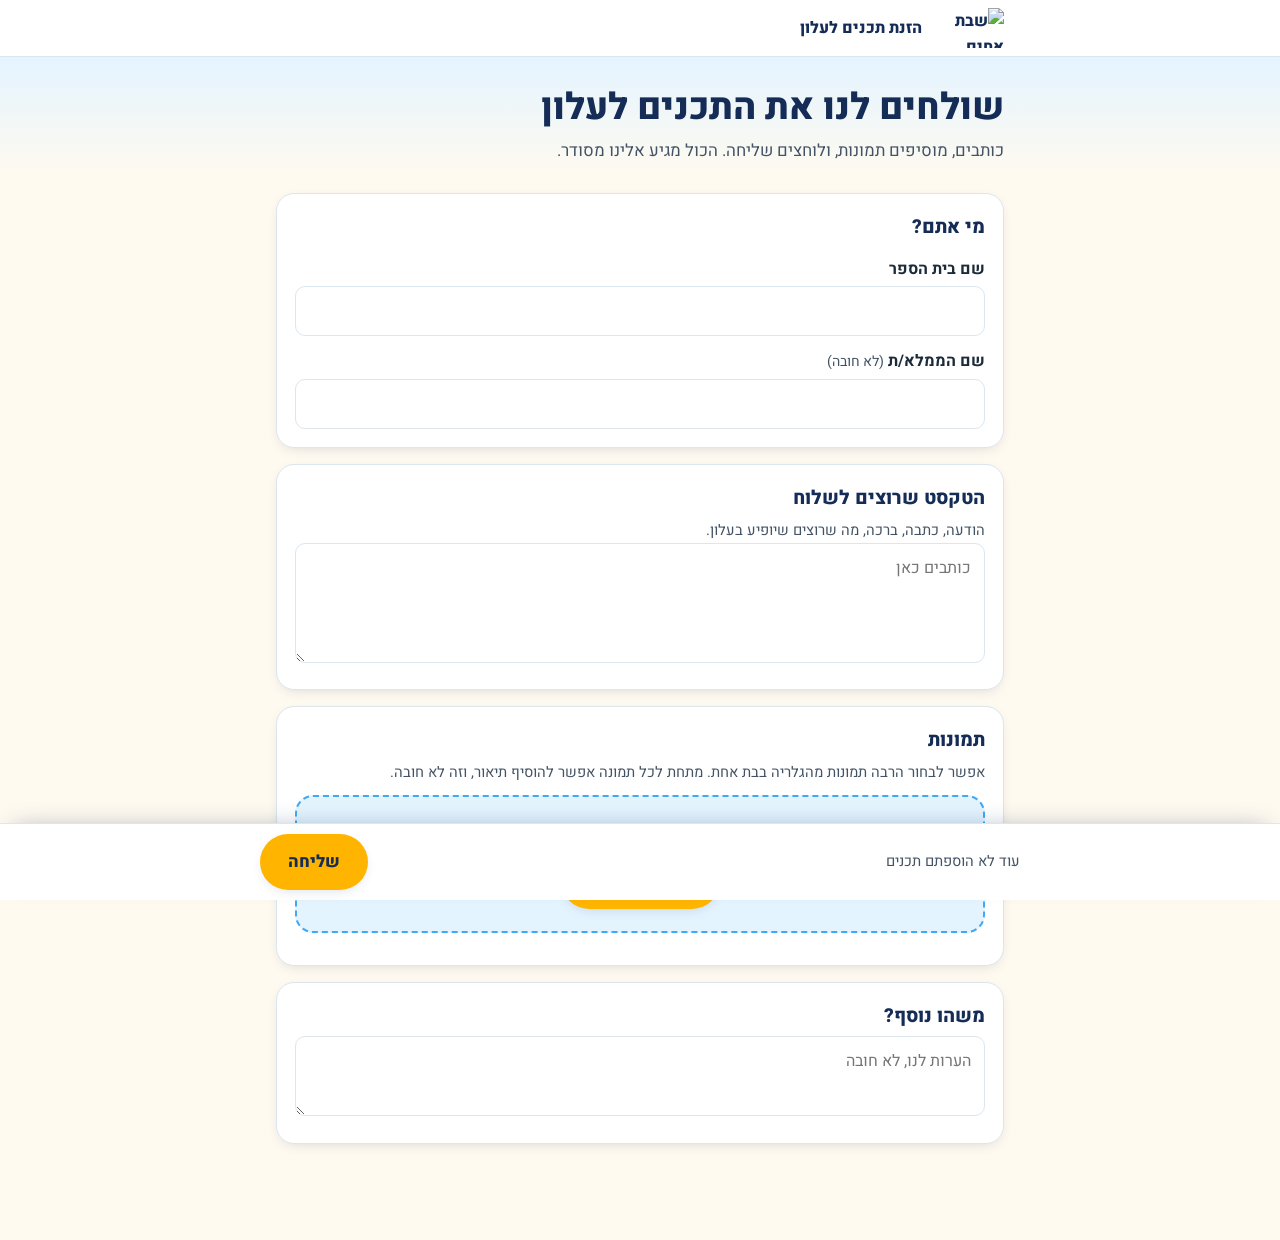
==== content/index.html @ 42fad135 "Add content-entry app for schools under /content/" ====
<!doctype html>
<html lang="he" dir="rtl">
<head>
<meta charset="UTF-8">
<meta name="viewport" content="width=device-width, initial-scale=1, viewport-fit=cover">
<title>הזנת תכנים לעלון - שבת אחים</title>
<meta name="description" content="שולחים לנו בקלות את התכנים של בית הספר לעלון: טקסט, תמונות ותיאורים.">
<meta name="theme-color" content="#142c56">
<link rel="manifest" href="manifest.webmanifest">
<link rel="icon" href="https://abrahamgersten.github.io/shabat-achim-sections/icons/favicon-32.png" sizes="32x32" type="image/png">
<link rel="apple-touch-icon" href="https://abrahamgersten.github.io/shabat-achim-sections/apple-touch-icon.png">
<meta name="apple-mobile-web-app-capable" content="yes">
<link rel="preconnect" href="https://fonts.googleapis.com">
<link rel="preconnect" href="https://fonts.gstatic.com" crossorigin>
<link href="https://fonts.googleapis.com/css2?family=Heebo:wght@400;500;700;800&display=swap" rel="stylesheet">
<link rel="stylesheet" href="css/style.css?v=1">
</head>
<body>
<a class="skip-link" href="#main">דלגו לתוכן הראשי</a>
<header class="site-header"><div class="wrap header-row">
  <a href="./" class="brand"><img src="https://abrahamgersten.github.io/shabat-achim-sections/assets/img/logo.webp" alt="שבת אחים" width="72" height="40"><span>הזנת תכנים לעלון</span></a>
</div></header>

<main id="main">
<form id="form" novalidate>
  <section class="hero"><div class="wrap">
    <h1>שולחים לנו את התכנים לעלון</h1>
    <p class="lede">כותבים, מוסיפים תמונות, ולוחצים שליחה. הכול מגיע אלינו מסודר.</p>
  </div></section>

  <div class="wrap">
    <section class="card" aria-labelledby="t1">
      <h2 id="t1">מי אתם?</h2>
      <label for="school">שם בית הספר</label>
      <input type="text" id="school" autocomplete="organization" required>
      <label for="who">שם הממלא/ת <span class="opt">(לא חובה)</span></label>
      <input type="text" id="who" autocomplete="name">
    </section>

    <section class="card" aria-labelledby="t2">
      <h2 id="t2">הטקסט שרוצים לשלוח</h2>
      <p class="hint">הודעה, כתבה, ברכה, מה שרוצים שיופיע בעלון.</p>
      <label for="text" class="sr">הטקסט</label>
      <textarea id="text" placeholder="כותבים כאן"></textarea>
    </section>

    <section class="card" aria-labelledby="t3">
      <h2 id="t3">תמונות</h2>
      <p class="hint">אפשר לבחור הרבה תמונות מהגלריה בבת אחת. מתחת לכל תמונה אפשר להוסיף תיאור, וזה לא חובה.</p>
      <div class="drop">
        <strong>בוחרים תמונות מהגלריה</strong>
        <button type="button" class="btn btn-primary btn-lg" id="pick">הוספת תמונות</button>
        <input type="file" id="file" accept="image/*" multiple hidden>
      </div>
      <ul class="photos" id="photos" style="list-style:none;padding:0"></ul>
      <div class="btn-row" id="moreRow" hidden><button type="button" class="btn btn-ghost" id="more">הוספת עוד תמונות</button></div>
    </section>

    <section class="card" aria-labelledby="t4">
      <h2 id="t4">משהו נוסף?</h2>
      <label for="notes" class="sr">הערות</label>
      <textarea id="notes" style="min-height:80px" placeholder="הערות לנו, לא חובה"></textarea>
    </section>

    <div id="msg" role="status" aria-live="polite"></div>
  </div>
</form>

<section class="wrap" id="done" hidden>
  <div class="card done">
    <div class="tick" aria-hidden="true">✓</div>
    <h2>התכנים נשלחו, תודה!</h2>
    <p class="hint" id="doneTxt"></p>
    <div class="btn-row" style="justify-content:center"><button class="btn btn-ghost" id="again" type="button">שליחה נוספת</button></div>
  </div>
</section>
</main>

<div class="bar" id="bar"><div class="bar-in">
  <span class="bar-sum" id="sum">עוד לא הוספתם תכנים</span>
  <button type="submit" form="form" class="btn btn-primary btn-lg" id="send">שליחה</button>
</div><div class="wrap"><div class="progress" id="prog" hidden><i></i></div></div></div>

<style>.sr{position:absolute;width:1px;height:1px;overflow:hidden;clip:rect(0 0 0 0)}</style>
<script src="js/config.js"></script>
<script src="js/app.js?v=1"></script>
</body>
</html>
---- content/css/style.css ----
/* הזנת תכנים לעלון - שבת אחים. אחות של "בחירת מדורים": אותם צבעים, Heebo, כרטיסים 18px, כפתורי גלולה. */
*,*::before,*::after{box-sizing:border-box}
html{scroll-behavior:smooth;-webkit-text-size-adjust:100%}
body{margin:0}img{max-width:100%;display:block}
h1,h2,h3,p,ul{margin:0}button,input,textarea{font:inherit;color:inherit}[hidden]{display:none!important}
:root{--navy:#142c56;--navy-2:#1f4d8c;--sky:#3fa9f5;--sky-light:#e4f4ff;--sky-mid:#cdeaff;--yellow:#ffb400;--yellow-dark:#e08e00;--coral:#ff6f59;--leaf:#18724e;--leaf-light:#e3f6ec;--cream:#fffaf0;--surface:#fff;--ink:#1c2b3a;--ink-soft:#435365;--border:#dbe6ef;--danger:#b3261e;--radius:18px;--radius-sm:10px;--shadow:0 12px 30px -14px rgba(20,44,86,.35);--shadow-sm:0 4px 14px -6px rgba(20,44,86,.22);--font:'Heebo','Segoe UI',Tahoma,Arial,sans-serif;--ease:cubic-bezier(.23,1,.32,1)}
body{font-family:var(--font);background:var(--cream);color:var(--ink);line-height:1.65;-webkit-font-smoothing:antialiased;overflow-x:hidden;padding-bottom:96px}
.wrap{max-width:760px;margin-inline:auto;padding-inline:16px}
.skip-link{position:absolute;inset-inline-start:8px;top:-60px;background:var(--navy);color:#fff;padding:8px 14px;border-radius:99px;z-index:50}.skip-link:focus{top:8px}
:focus-visible{outline:3px solid var(--yellow);outline-offset:2px}
.site-header{background:var(--surface);border-bottom:1px solid var(--border);position:sticky;top:0;z-index:20}
.header-row{display:flex;align-items:center;gap:12px;padding-block:8px}
.brand{display:flex;align-items:center;gap:10px;text-decoration:none;color:var(--navy);font-weight:800}
.brand img{height:40px;width:auto}
.hero{background:linear-gradient(180deg,var(--sky-light),var(--cream));padding:28px 0 12px}
h1{color:var(--navy);font-size:clamp(1.6rem,6vw,2.3rem);line-height:1.2;font-weight:800}
.lede{color:var(--ink-soft);margin-top:8px;font-size:1.05rem}
.card{background:var(--surface);border:1px solid var(--border);border-radius:var(--radius);box-shadow:var(--shadow-sm);padding:18px;margin-top:16px}
.card h2{color:var(--navy);font-size:1.2rem;font-weight:800;margin-bottom:4px}
.hint{color:var(--ink-soft);font-size:.92rem}
label{display:block;font-weight:700;margin-top:12px;margin-bottom:4px}
.opt{font-weight:400;color:var(--ink-soft);font-size:.88rem}
input[type=text],textarea{width:100%;border:1.5px solid var(--border);border-radius:var(--radius-sm);padding:11px 13px;background:var(--surface);min-height:46px}
textarea{resize:vertical;min-height:120px}
input:focus,textarea:focus{border-color:var(--sky);outline:none;box-shadow:0 0 0 3px var(--sky-mid)}
.btn{display:inline-flex;align-items:center;justify-content:center;gap:8px;border:0;border-radius:99px;padding:12px 22px;min-height:48px;font-weight:800;cursor:pointer;text-decoration:none;transition:transform .15s var(--ease),box-shadow .15s var(--ease)}
.btn:active{transform:scale(.97)}
.btn-primary{background:var(--yellow);color:var(--navy);box-shadow:var(--shadow-sm)}.btn-primary:hover{background:var(--yellow-dark)}
.btn-ghost{background:var(--sky-light);color:var(--navy-2)}.btn-ghost:hover{background:var(--sky-mid)}
.btn-lg{padding:14px 28px;font-size:1.05rem}
.btn[disabled]{opacity:.55;cursor:not-allowed}
.btn-row{display:flex;flex-wrap:wrap;gap:10px;margin-top:14px}
.drop{border:2px dashed var(--sky);border-radius:var(--radius);background:var(--sky-light);padding:22px 14px;text-align:center;margin-top:10px}
.drop strong{display:block;color:var(--navy);font-size:1.05rem;margin-bottom:6px}
.photos{display:grid;gap:14px;margin-top:14px;grid-template-columns:1fr}
@media(min-width:560px){.photos{grid-template-columns:1fr 1fr}}
.photo{border:1px solid var(--border);border-radius:var(--radius);overflow:hidden;background:var(--surface);box-shadow:var(--shadow-sm);animation:pop .25s var(--ease)}
@keyframes pop{from{opacity:0;transform:scale(.96)}to{opacity:1;transform:none}}
.photo .pic{position:relative;background:var(--sky-light);aspect-ratio:4/3}
.photo img{width:100%;height:100%;object-fit:contain}
.photo .num{position:absolute;inset-block-start:8px;inset-inline-start:8px;background:var(--navy);color:#fff;border-radius:99px;min-width:28px;height:28px;display:grid;place-items:center;font-weight:800;font-size:.85rem;padding-inline:8px}
.photo .del{position:absolute;inset-block-start:8px;inset-inline-end:8px;border:0;background:rgba(255,255,255,.95);color:var(--danger);border-radius:99px;min-height:36px;padding:0 14px;font-weight:700;cursor:pointer;box-shadow:var(--shadow-sm)}
.photo .cap{padding:10px}
.photo .cap label{margin:0 0 4px;font-size:.88rem}
.photo textarea{min-height:64px;font-size:.95rem}
.alert{border-radius:var(--radius-sm);padding:12px 14px;margin-top:12px;font-weight:700}
.alert.err{background:#fde8e6;color:var(--danger)}
.alert.ok{background:var(--leaf-light);color:var(--leaf)}
.bar{position:fixed;inset-inline:0;bottom:0;background:var(--surface);border-top:1px solid var(--border);padding:10px 16px calc(10px + env(safe-area-inset-bottom));z-index:30;box-shadow:0 -8px 24px -14px rgba(20,44,86,.4)}
.bar-in{max-width:760px;margin:auto;display:flex;align-items:center;justify-content:space-between;gap:12px}
.bar-sum{font-size:.92rem;color:var(--ink-soft)}
.done{text-align:center;padding:34px 16px}
.done .tick{width:72px;height:72px;border-radius:50%;background:var(--leaf-light);color:var(--leaf);display:grid;place-items:center;font-size:2.2rem;margin:0 auto 12px}
.progress{height:8px;background:var(--sky-mid);border-radius:99px;overflow:hidden;margin-top:12px}
.progress i{display:block;height:100%;width:0;background:var(--leaf);transition:width .2s}
@media(prefers-reduced-motion:reduce){*{animation:none!important;transition:none!important}}
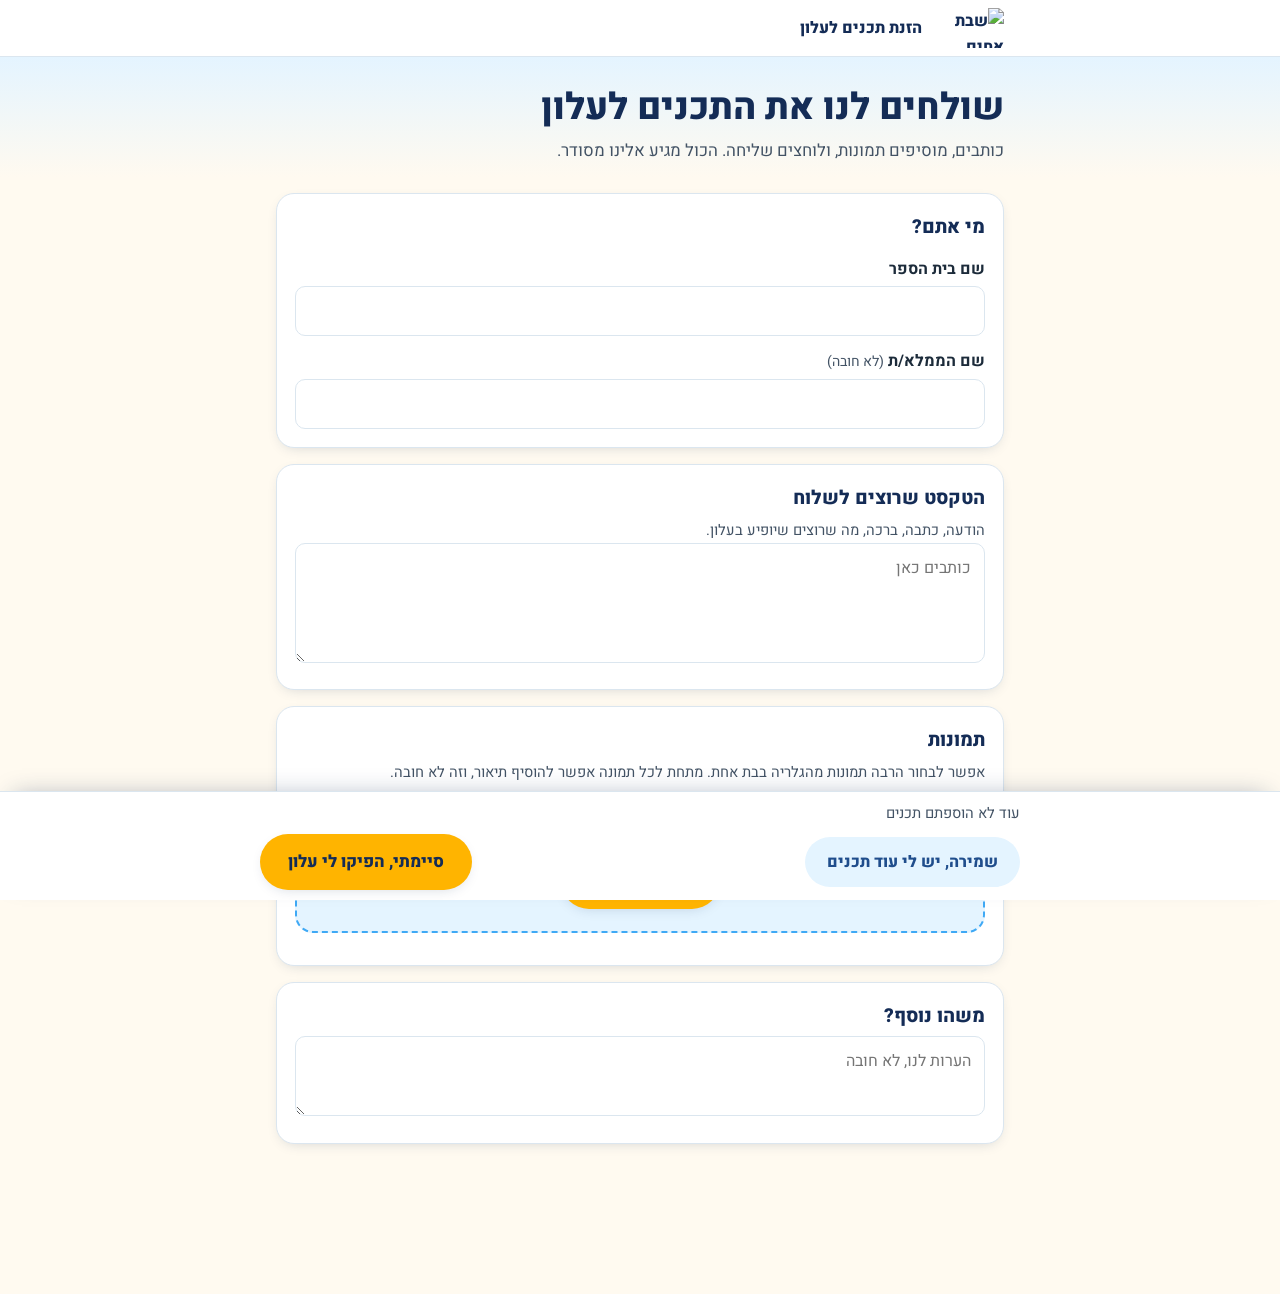
==== commit 028b09f7: "Content app: save-and-continue plus finish button (batch)" ====
--- a/content/index.html
+++ b/content/index.html
@@ -62,6 +62,7 @@
       <textarea id="notes" style="min-height:80px" placeholder="הערות לנו, לא חובה"></textarea>
     </section>
 
+    <p class="hint" id="saved" hidden></p>
     <div id="msg" role="status" aria-live="polite"></div>
   </div>
 </form>
@@ -69,7 +70,7 @@
 <section class="wrap" id="done" hidden>
   <div class="card done">
     <div class="tick" aria-hidden="true">✓</div>
-    <h2>התכנים נשלחו, תודה!</h2>
+    <h2 id="doneH">התכנים נשלחו, תודה!</h2>
     <p class="hint" id="doneTxt"></p>
     <div class="btn-row" style="justify-content:center"><button class="btn btn-ghost" id="again" type="button">שליחה נוספת</button></div>
   </div>
@@ -77,12 +78,15 @@
 </main>
 
 <div class="bar" id="bar"><div class="bar-in">
-  <span class="bar-sum" id="sum">עוד לא הוספתם תכנים</span>
-  <button type="submit" form="form" class="btn btn-primary btn-lg" id="send">שליחה</button>
+  <span class="bar-sum" id="sum"></span>
+</div>
+<div class="bar-in" style="margin-top:8px;flex-wrap:wrap">
+  <button type="button" class="btn btn-ghost" id="saveMore">שמירה, יש לי עוד תכנים</button>
+  <button type="button" class="btn btn-primary btn-lg" id="send">סיימתי, הפיקו לי עלון</button>
 </div><div class="wrap"><div class="progress" id="prog" hidden><i></i></div></div></div>
 
 <style>.sr{position:absolute;width:1px;height:1px;overflow:hidden;clip:rect(0 0 0 0)}</style>
 <script src="js/config.js"></script>
-<script src="js/app.js?v=1"></script>
+<script src="js/app.js?v=3"></script>
 </body>
 </html>
--- a/content/css/style.css
+++ b/content/css/style.css
@@ -4,7 +4,7 @@
 body{margin:0}img{max-width:100%;display:block}
 h1,h2,h3,p,ul{margin:0}button,input,textarea{font:inherit;color:inherit}[hidden]{display:none!important}
 :root{--navy:#142c56;--navy-2:#1f4d8c;--sky:#3fa9f5;--sky-light:#e4f4ff;--sky-mid:#cdeaff;--yellow:#ffb400;--yellow-dark:#e08e00;--coral:#ff6f59;--leaf:#18724e;--leaf-light:#e3f6ec;--cream:#fffaf0;--surface:#fff;--ink:#1c2b3a;--ink-soft:#435365;--border:#dbe6ef;--danger:#b3261e;--radius:18px;--radius-sm:10px;--shadow:0 12px 30px -14px rgba(20,44,86,.35);--shadow-sm:0 4px 14px -6px rgba(20,44,86,.22);--font:'Heebo','Segoe UI',Tahoma,Arial,sans-serif;--ease:cubic-bezier(.23,1,.32,1)}
-body{font-family:var(--font);background:var(--cream);color:var(--ink);line-height:1.65;-webkit-font-smoothing:antialiased;overflow-x:hidden;padding-bottom:96px}
+body{font-family:var(--font);background:var(--cream);color:var(--ink);line-height:1.65;-webkit-font-smoothing:antialiased;overflow-x:hidden;padding-bottom:150px}
 .wrap{max-width:760px;margin-inline:auto;padding-inline:16px}
 .skip-link{position:absolute;inset-inline-start:8px;top:-60px;background:var(--navy);color:#fff;padding:8px 14px;border-radius:99px;z-index:50}.skip-link:focus{top:8px}
 :focus-visible{outline:3px solid var(--yellow);outline-offset:2px}
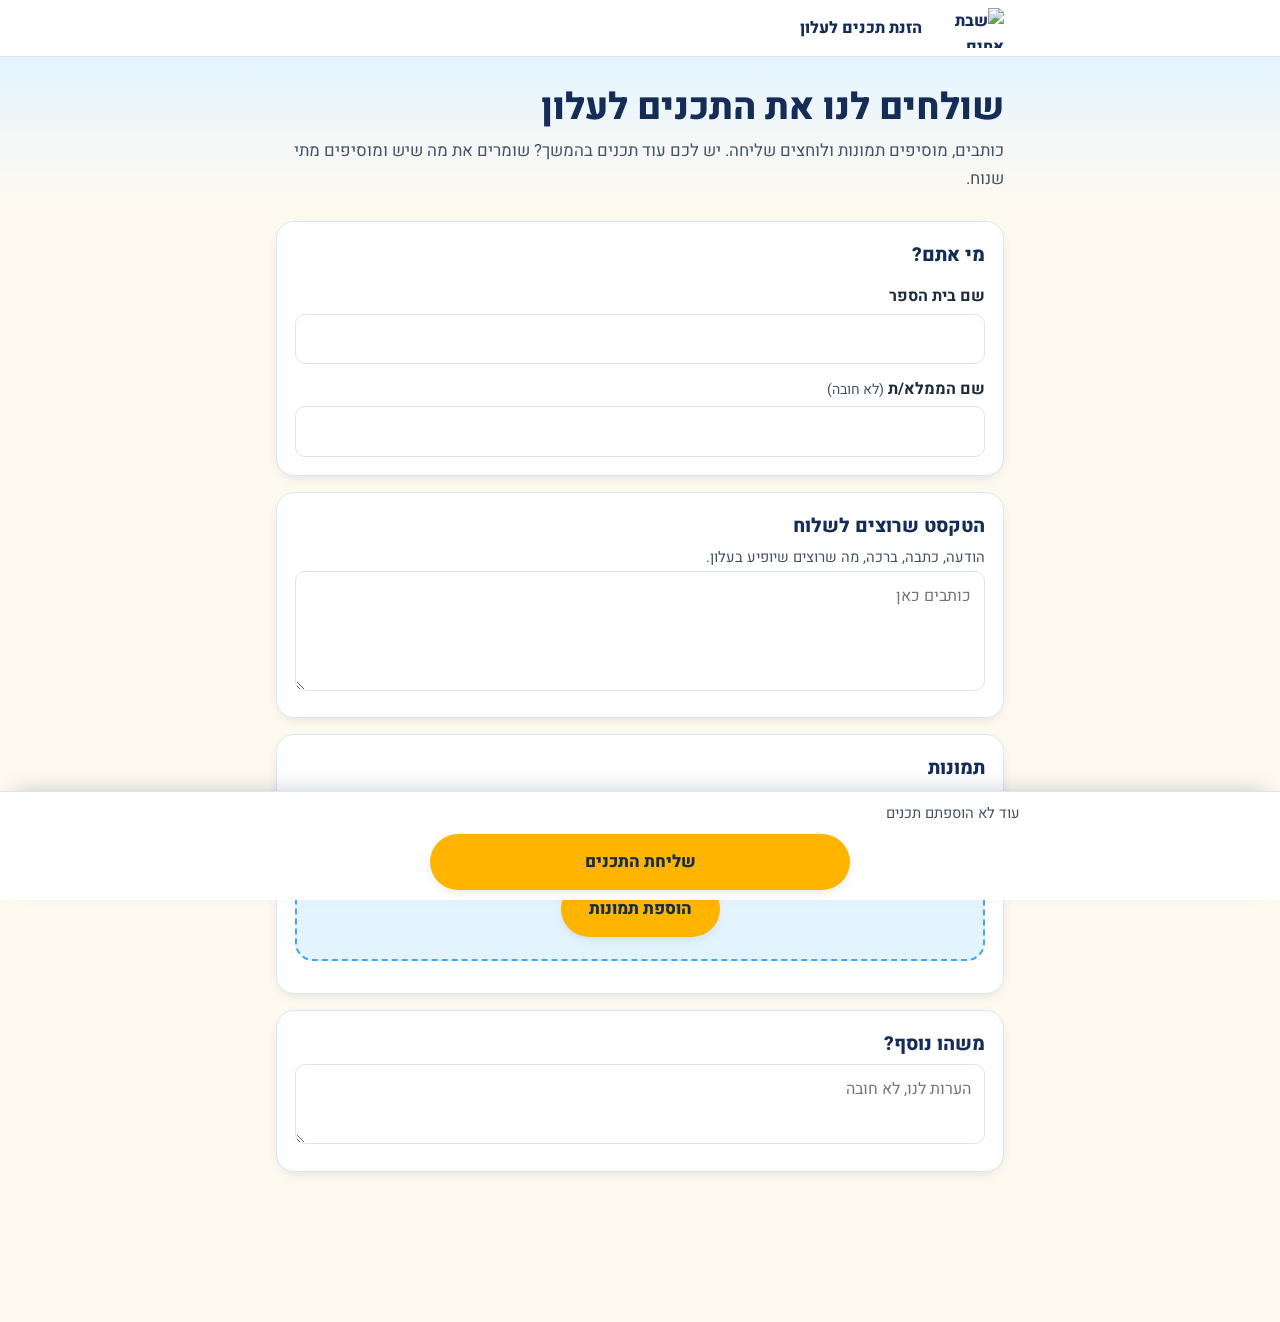
==== commit 2b27fe82: "Content app: ask 'finished or more?' before sending, saved box with finish button, auto-split large " ====
--- a/content/index.html
+++ b/content/index.html
@@ -13,7 +13,7 @@
 <link rel="preconnect" href="https://fonts.googleapis.com">
 <link rel="preconnect" href="https://fonts.gstatic.com" crossorigin>
 <link href="https://fonts.googleapis.com/css2?family=Heebo:wght@400;500;700;800&display=swap" rel="stylesheet">
-<link rel="stylesheet" href="css/style.css?v=1">
+<link rel="stylesheet" href="css/style.css?v=2">
 </head>
 <body>
 <a class="skip-link" href="#main">דלגו לתוכן הראשי</a>
@@ -25,10 +25,16 @@
 <form id="form" novalidate>
   <section class="hero"><div class="wrap">
     <h1>שולחים לנו את התכנים לעלון</h1>
-    <p class="lede">כותבים, מוסיפים תמונות, ולוחצים שליחה. הכול מגיע אלינו מסודר.</p>
+    <p class="lede">כותבים, מוסיפים תמונות ולוחצים שליחה. יש לכם עוד תכנים בהמשך? שומרים את מה שיש ומוסיפים מתי שנוח.</p>
   </div></section>
 
   <div class="wrap">
+    <section class="card saved" id="savedBox" aria-labelledby="ts" hidden>
+      <h2 id="ts">כבר שמרתם תכנים לעלון</h2>
+      <p class="hint" id="savedTxt"></p>
+      <div class="btn-row"><button type="button" class="btn btn-primary" id="finishNow">סיימתי, אין לי עוד. הפיקו לי עלון</button></div>
+    </section>
+
     <section class="card" aria-labelledby="t1">
       <h2 id="t1">מי אתם?</h2>
       <label for="school">שם בית הספר</label>
@@ -62,7 +68,6 @@
       <textarea id="notes" style="min-height:80px" placeholder="הערות לנו, לא חובה"></textarea>
     </section>
 
-    <p class="hint" id="saved" hidden></p>
     <div id="msg" role="status" aria-live="polite"></div>
   </div>
 </form>
@@ -80,13 +85,22 @@
 <div class="bar" id="bar"><div class="bar-in">
   <span class="bar-sum" id="sum"></span>
 </div>
-<div class="bar-in" style="margin-top:8px;flex-wrap:wrap">
-  <button type="button" class="btn btn-ghost" id="saveMore">שמירה, יש לי עוד תכנים</button>
-  <button type="button" class="btn btn-primary btn-lg" id="send">סיימתי, הפיקו לי עלון</button>
+<div class="bar-in" style="margin-top:8px">
+  <button type="button" class="btn btn-primary btn-lg bar-btn" id="send">שליחת התכנים</button>
 </div><div class="wrap"><div class="progress" id="prog" hidden><i></i></div></div></div>
+
+<dialog id="ask" aria-labelledby="askH" aria-describedby="askP">
+  <h2 id="askH">סיימתם להזין את כל התכנים לעלון?</h2>
+  <p class="hint" id="askP">יש לכם עוד תכנים? נשמור את מה ששלחתם עכשיו, ותוכלו להוסיף עוד מתי שתרצו, גם מחר. את העלון נתחיל להפיק רק אחרי שתלחצו "סיימתי".</p>
+  <div class="ask-btns">
+    <button type="button" class="btn btn-primary btn-lg" id="askDone">סיימתי, הפיקו לי עלון</button>
+    <button type="button" class="btn btn-ghost btn-lg" id="askMore">יש לי עוד, שמרו בינתיים</button>
+  </div>
+  <button type="button" class="ask-back" id="askBack">חזרה לעריכה</button>
+</dialog>
 
 <style>.sr{position:absolute;width:1px;height:1px;overflow:hidden;clip:rect(0 0 0 0)}</style>
 <script src="js/config.js"></script>
-<script src="js/app.js?v=3"></script>
+<script src="js/app.js?v=4"></script>
 </body>
 </html>
--- a/content/css/style.css
+++ b/content/css/style.css
@@ -54,3 +54,16 @@
 .progress{height:8px;background:var(--sky-mid);border-radius:99px;overflow:hidden;margin-top:12px}
 .progress i{display:block;height:100%;width:0;background:var(--leaf);transition:width .2s}
 @media(prefers-reduced-motion:reduce){*{animation:none!important;transition:none!important}}
+.saved{background:var(--leaf-light);border-color:#bfe3cf}
+.saved h2{color:var(--leaf)}
+.saved .hint{color:var(--ink)}
+.bar-btn{flex:1;max-width:420px;margin-inline:auto}
+dialog{border:0;border-radius:var(--radius);padding:24px 20px 14px;width:min(440px,calc(100vw - 32px));background:var(--surface);color:var(--ink);box-shadow:var(--shadow);text-align:center}
+dialog[open]{animation:dlg .2s var(--ease)}
+dialog::backdrop{background:rgba(20,44,86,.45)}
+@keyframes dlg{from{opacity:0;transform:scale(.96)}to{opacity:1;transform:none}}
+dialog h2{color:var(--navy);font-size:1.3rem;font-weight:800;line-height:1.3}
+dialog .hint{margin-top:8px}
+.ask-btns{display:flex;flex-direction:column;gap:10px;margin-top:18px}
+.ask-btns .btn{width:100%}
+.ask-back{background:none;border:0;color:var(--ink-soft);text-decoration:underline;text-underline-offset:3px;padding:12px;margin-top:4px;min-height:44px;cursor:pointer}
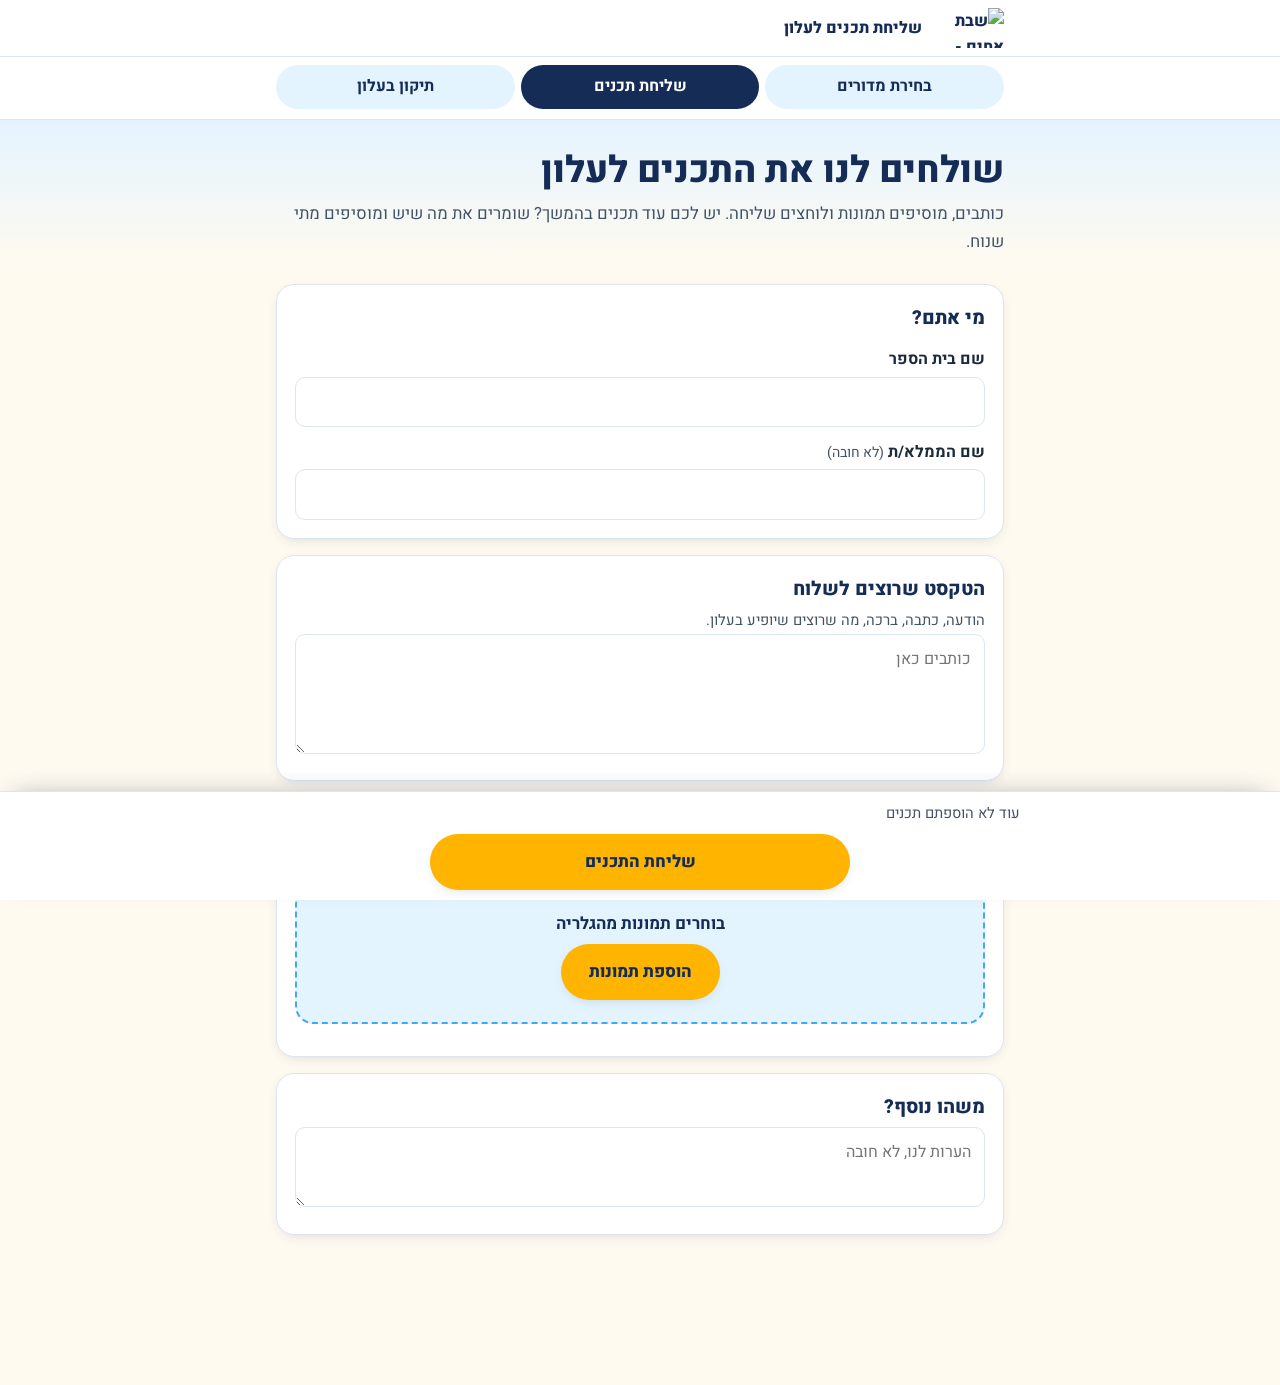
==== commit f51b5297: "One site for schools: hub at the root, fix form moved to /tikun/ with picture swap, same switch bar " ====
--- a/content/index.html
+++ b/content/index.html
@@ -13,13 +13,20 @@
 <link rel="preconnect" href="https://fonts.googleapis.com">
 <link rel="preconnect" href="https://fonts.gstatic.com" crossorigin>
 <link href="https://fonts.googleapis.com/css2?family=Heebo:wght@400;500;700;800&display=swap" rel="stylesheet">
-<link rel="stylesheet" href="css/style.css?v=2">
+<link rel="stylesheet" href="css/style.css?v=3">
 </head>
 <body>
 <a class="skip-link" href="#main">דלגו לתוכן הראשי</a>
 <header class="site-header"><div class="wrap header-row">
-  <a href="./" class="brand"><img src="https://abrahamgersten.github.io/shabat-achim-sections/assets/img/logo.webp" alt="שבת אחים" width="72" height="40"><span>הזנת תכנים לעלון</span></a>
+  <a href="../" class="brand"><img src="https://abrahamgersten.github.io/shabat-achim-sections/assets/img/logo.webp" alt="שבת אחים - לדף הראשי" width="72" height="40"><span>שליחת תכנים לעלון</span></a>
 </div></header>
+<nav class="sa-nav" aria-label="מעבר בין האתרים של שבת אחים">
+  <ul>
+    <li><a href="https://abrahamgersten.github.io/shabat-achim-sections/">בחירת מדורים</a></li>
+    <li><a href="./" aria-current="page">שליחת תכנים</a></li>
+    <li><a href="../tikun/">תיקון בעלון</a></li>
+  </ul>
+</nav>
 
 <main id="main">
 <form id="form" novalidate>
--- a/content/css/style.css
+++ b/content/css/style.css
@@ -67,3 +67,12 @@
 .ask-btns{display:flex;flex-direction:column;gap:10px;margin-top:18px}
 .ask-btns .btn{width:100%}
 .ask-back{background:none;border:0;color:var(--ink-soft);text-decoration:underline;text-underline-offset:3px;padding:12px;margin-top:4px;min-height:44px;cursor:pointer}
+
+/* מעבר בין אתרי שבת אחים (אותו פס בשלושת האתרים) */
+.sa-nav{background:var(--surface);border-bottom:1px solid var(--border)}
+.sa-nav ul{list-style:none;margin:0 auto;padding:8px 16px 10px;max-width:760px;display:flex;gap:6px}
+.sa-nav li{flex:1;min-width:0}
+.sa-nav a{display:flex;align-items:center;justify-content:center;min-height:44px;padding:6px 8px;border-radius:99px;background:var(--sky-light);color:var(--navy);font-weight:700;font-size:.92rem;line-height:1.2;text-align:center;text-decoration:none;transition:background-color .14s}
+.sa-nav a[aria-current="page"]{background:var(--navy);color:#fff}
+@media(hover:hover) and (pointer:fine){.sa-nav a:not([aria-current]):hover{background:var(--sky-mid)}}
+@media(min-width:640px){.sa-nav a{font-size:1rem}}
